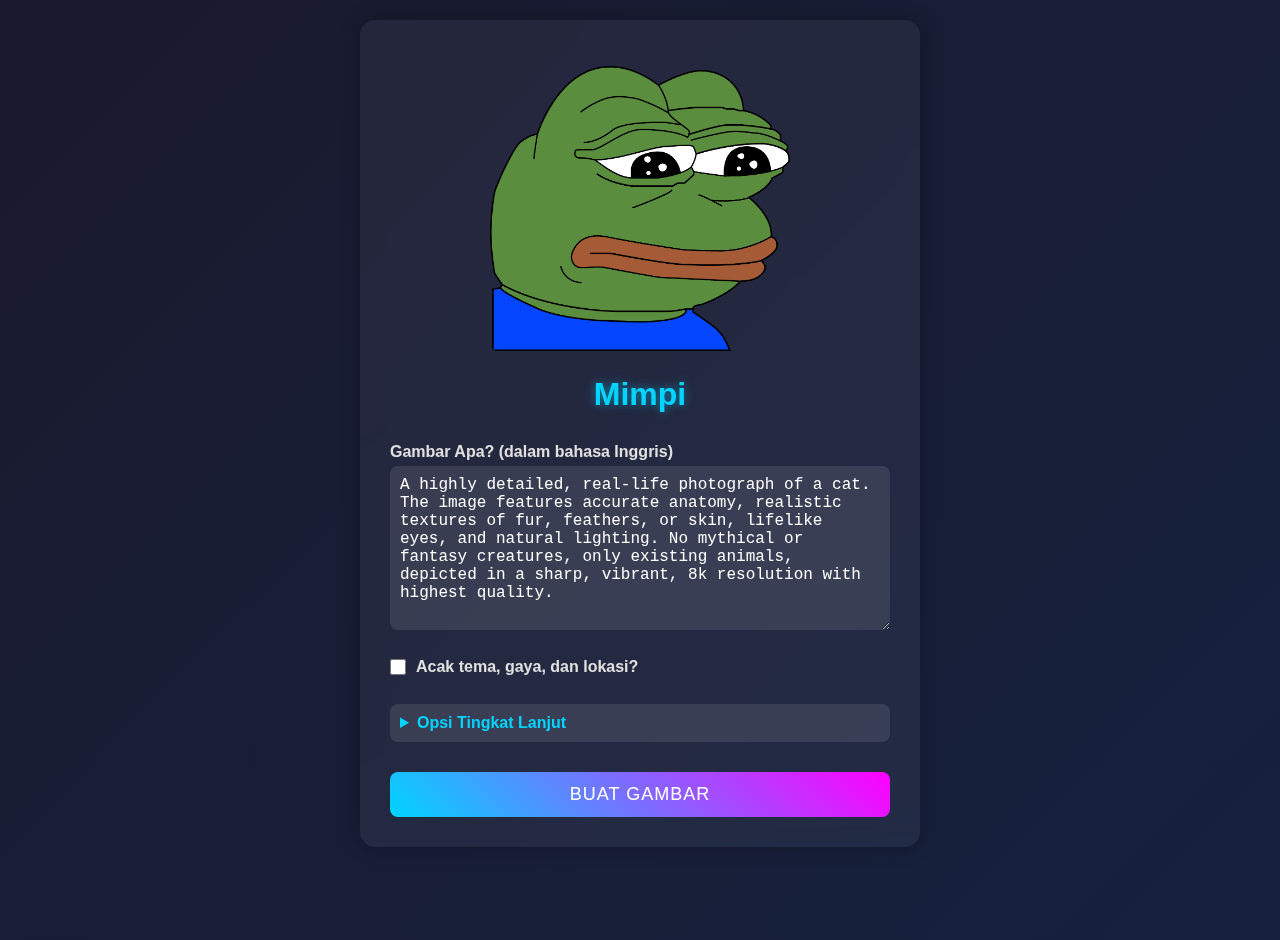
==== index.html @ 38cc6ed8 "Refactor" ====
<!DOCTYPE html>
<html lang="en">
    <head>
        <meta charset="UTF-8" />
        <meta name="viewport" content="width=device-width, initial-scale=1.0" />
        <title>Mimpi</title>
        <link rel="stylesheet" href="style.css" />
    </head>
    <body>
        <div class="container">
            <p style="text-align: center">
                <img
                    src="../pepe.png"
                    alt="Pepe Bermimpi"
                    style="width: 300px; margin-top: 0px; border-radius: 8px; box-shadow: none"
                />
            </p>
            <h1>Mimpi</h1>
            <div class="form-group">
                <label for="prompt">Gambar Apa? (dalam bahasa Inggris) </label>
                <textarea id="prompt" required rows="8">
A highly detailed, real-life photograph of a cat. The image features accurate anatomy, realistic textures of fur, feathers, or skin, lifelike eyes, and natural lighting. No mythical or fantasy creatures, only existing animals, depicted in a sharp, vibrant, 8k resolution with highest quality.</textarea
                >
            </div>
            <div class="checkbox-group">
                <div class="checkbox-wrapper"><input type="checkbox" id="useDynamicPrompt" /></div>
                <label for="useDynamicPrompt">Acak tema, gaya, dan lokasi?</label>
            </div>
            <details aria-expanded="false">
                <summary>Opsi Tingkat Lanjut</summary>
                <div>
                    <div class="form-group">
                        <label for="imageMode">Mode Gambar</label>
                        <select id="imageMode">
                            <option value="portrait" selected>Portrait (896x1152)</option>
                            <option value="landscape">Landscape (1152x896)</option>
                        </select>
                    </div>
                    <div class="form-group">
                        <label for="steps">Steps <span style="color: #aaa; font-weight: normal">(1-10)</span></label>
                        <input type="number" id="steps" min="1" max="10" value="8" required />
                    </div>
                    <div class="form-group">
                        <label for="cfg"> CFG <span style="color: #aaa; font-weight: normal">(1-5)</span> </label>
                        <input type="number" id="cfg" min="1" max="5" step="0.5" value="1" required />
                    </div>
                    <div class="form-group">
                        <label for="seed">Seed <span style="color: #aaa; font-weight: normal">(angka)</span></label>
                        <input type="text" id="seed" placeholder="" value="-1" />
                    </div>
                </div>
            </details>
            <button onclick="generateImage()">Buat Gambar</button>
            <p id="status"></p>
            <p id="error"></p>
            <img id="outputImage" src="" alt="" style="display: none" />
            <div class="image-actions" id="imageActions">
                <button onclick="downloadImage()">Unduh</button>
            </div>
            <div class="lightbox" id="lightbox">
                <span class="close" id="closeLightbox">&times;</span>
                <img id="lightboxImage" src="" alt="Gambar" />
            </div>
        </div>

        <script type="text/javascript" src="workflow.js"></script>
        <script type="text/javascript" src="script.js"></script>
    </body>
</html>
---- style.css ----
body {
    margin: 0;
    padding: 20px;
    font-family: "Arial", sans-serif;
    background: linear-gradient(135deg, #1a1a2e 0%, #16213e 100%);
    min-height: 100vh;
    color: #fff;
}

.container {
    max-width: 500px;
    margin: 0 auto;
    background: rgba(255, 255, 255, 0.05);
    padding: 30px;
    border-radius: 15px;
    box-shadow: 0 0 20px rgba(0, 0, 0, 0.3);
    backdrop-filter: blur(10px);
}

h1 {
    text-align: center;
    color: #00d4ff;
    text-shadow: 0 0 10px rgba(0, 212, 255, 0.5);
    margin-bottom: 30px;
}

h2 {
    text-align: center;
    color: #00d4ff;
    text-shadow: 0 0 10px rgba(0, 212, 255, 0.5);
    margin-bottom: 30px;
}

.form-group {
    margin-bottom: 20px;
    display: flex;
    flex-direction: column;
    gap: 5px;
}

.form-group label {
    display: block;
    margin-bottom: 0;
    color: #e0e0e0;
    font-weight: bold;
}

.checkbox-group {
    display: flex;
    align-items: center;
    gap: 10px;
    margin-bottom: 20px;
    padding: 5px 0;
    min-height: 24px;
}

.checkbox-group .checkbox-wrapper {
    display: flex;
    align-items: center;
}

.checkbox-group input[type="checkbox"] {
    margin: 0;
    width: 16px;
    height: 16px;
    flex-shrink: 0;
    vertical-align: middle;
}

.checkbox-group label {
    margin: 0;
    color: #e0e0e0;
    font-weight: bold;
    white-space: nowrap;
    line-height: 1;
    vertical-align: middle;
    display: flex;
    align-items: center;
}

input,
textarea,
select {
    width: 100%;
    padding: 10px;
    border: none;
    border-radius: 8px;
    background: rgba(255, 255, 255, 0.1);
    color: #fff;
    font-size: 16px;
    transition: all 0.3s ease;
    box-sizing: border-box;
}

input:focus,
textarea:focus,
select:focus {
    outline: none;
    background: rgba(255, 255, 254, 0.15);
    box-shadow: 0 0 10px rgba(0, 212, 255, 0.3);
}

textarea {
    min-height: 100px;
    resize: vertical;
}

button {
    width: 100%;
    padding: 12px;
    background: linear-gradient(45deg, #00d4ff, #ff00ff);
    border: none;
    border-radius: 8px;
    color: #fff;
    font-size: 18px;
    cursor: pointer;
    transition: all 0.3s ease;
    text-transform: uppercase;
    letter-spacing: 1px;
    margin-top: 10px;
}

button:disabled {
    background: rgba(255, 255, 255, 0.1);
    cursor: not-allowed;
    transform: none;
    box-shadow: none;
}

button:hover:not(:disabled) {
    transform: translateY(-2px);
    box-shadow: 0 5px 15px rgba(0, 212, 255, 0.4);
}

img {
    max-width: 100%;
    height: auto;
    margin-top: 20px;
    border-radius: 8px;
    box-shadow: 0 0 15px rgba(0, 212, 255, 0.2);
}

#status {
    margin-top: 20px;
    text-align: center;
    padding: 10px;
    border-radius: 8px;
    display: none;
}

#error {
    margin-top: 20px;
    text-align: center;
    padding: 10px;
    border-radius: 8px;
    display: none;
    background: rgba(255, 0, 0, 0.1);
    color: #ff4444;
}

.success {
    background: rgba(0, 255, 0, 0.1);
    color: #00ff00;
}

.image-actions {
    display: none;
    margin-top: 10px;
    gap: 10px;
    justify-content: center;
}

.image-actions button {
    width: 100%;
    padding: 8px;
    font-size: 16px;
    background: linear-gradient(45deg, #00d4ff, #00ff00);
    margin-top: 0;
}

.image-actions button.preview {
    background: linear-gradient(45deg, #ff00ff, #00d4ff);
}

/* Custom styles for the expandable section */
details {
    margin-bottom: 20px;
}

summary {
    cursor: pointer;
    padding: 10px;
    background: rgba(255, 255, 255, 0.1);
    border-radius: 8px;
    color: #00d4ff;
    font-weight: bold;
    transition: all 0.3s ease;
}

summary:hover {
    background: rgba(255, 255, 255, 0.15);
    box-shadow: 0 0 10px rgba(0, 212, 255, 0.3);
}

details[open] summary {
    border-bottom-left-radius: 0;
    border-bottom-right-radius: 0;
}

details > div {
    padding: 10px;
    background: rgba(255, 255, 255, 0.05);
    border-radius: 0 0 8px 8px;
    border-top: 1px solid rgba(255, 255, 255, 0.1);
}

/* Lightbox Styles */
.lightbox {
    display: none;
    position: fixed;
    top: 0;
    left: 0;
    width: 100%;
    height: 100%;
    background: rgba(0, 0, 0, 0.8);
    z-index: 1000;
    justify-content: center;
    align-items: center;
    overflow: auto;
}

.lightbox img {
    max-width: 90%;
    max-height: 90%;
    border-radius: 8px;
    box-shadow: 0 0 20px rgba(0, 212, 255, 0.3);
    margin: auto;
}

.lightbox .close {
    position: absolute;
    top: 20px;
    right: 20px;
    color: #fff;
    font-size: 40px;
    font-weight: bold;
    cursor: pointer;
    text-shadow: 0 0 5px rgba(0, 212, 255, 0.5);
}

.lightbox .close:hover {
    color: #00d4ff;
}
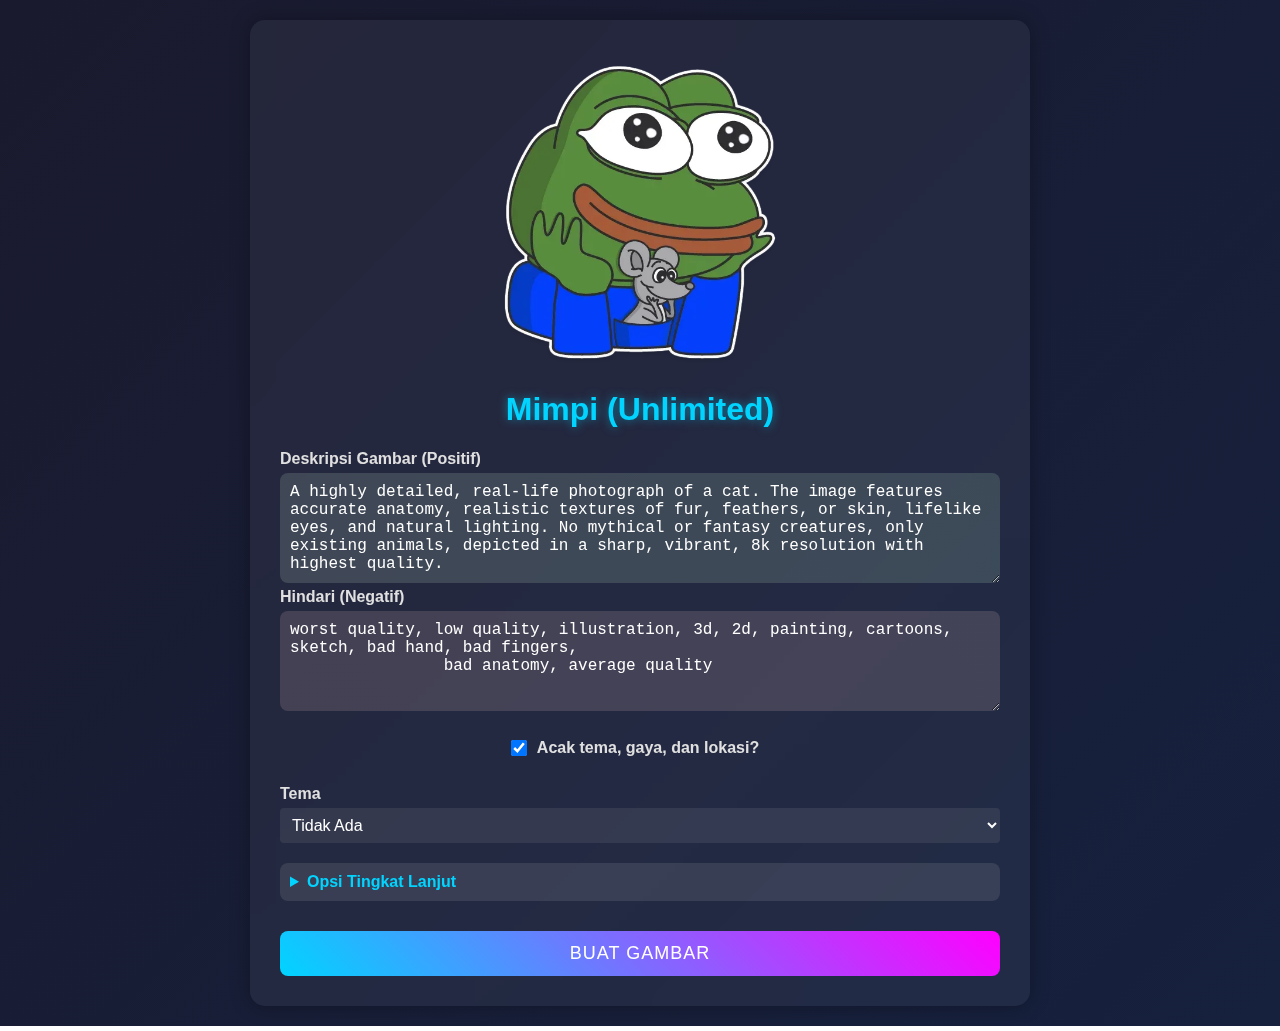
==== commit c39b342c: "Merge SFW & NSFW into one" ====
--- a/index.html
+++ b/index.html
@@ -1,69 +1,185 @@
 <!DOCTYPE html>
 <html lang="en">
+    <!-- Bagian header dokumen HTML -->
     <head>
         <meta charset="UTF-8" />
         <meta name="viewport" content="width=device-width, initial-scale=1.0" />
-        <title>Mimpi</title>
+        <title>Mimpi (Unlimited)</title>
         <link rel="stylesheet" href="style.css" />
     </head>
+
+    <!-- Bagian body dokumen HTML -->
     <body>
+        <!-- Kontainer utama aplikasi -->
         <div class="container">
+            <!-- Logo -->
             <p style="text-align: center">
                 <img
-                    src="../pepe.png"
+                    src="pepe.png"
                     alt="Pepe Bermimpi"
                     style="width: 300px; margin-top: 0px; border-radius: 8px; box-shadow: none"
                 />
             </p>
-            <h1>Mimpi</h1>
+
+            <!-- Judul -->
+            <h1>Mimpi (Unlimited)</h1>
+
+            <!-- Bagian form untuk memasukkan prompt dan tema -->
             <div class="form-group">
-                <label for="prompt">Gambar Apa? (dalam bahasa Inggris) </label>
-                <textarea id="prompt" required rows="8">
-A highly detailed, real-life photograph of a cat. The image features accurate anatomy, realistic textures of fur, feathers, or skin, lifelike eyes, and natural lighting. No mythical or fantasy creatures, only existing animals, depicted in a sharp, vibrant, 8k resolution with highest quality.</textarea
+                <!-- Positive Prompt -->
+                <label for="prompt">Deskripsi Gambar (Positif)</label>
+                <textarea
+                    id="prompt"
+                    required
+                    rows="5"
+                    style="background: linear-gradient(45deg, rgba(221, 255, 226, 0.15), rgba(203, 255, 212, 0.15))"
+                >
+1girl, solo, 30-year-old woman, feathered blonde hair, wearing decent hijab dress, bedroom, intricate details, instagram, looking at viewer, portrait, full upper body close view, high-resolution, best quality</textarea
+                >
+                <!-- Negative Prompt -->
+                <label for="prompt-negative">Hindari (Negatif)</label>
+                <textarea
+                    id="prompt-negative"
+                    required
+                    rows="3"
+                    style="background: linear-gradient(45deg, rgba(255, 206, 206, 0.15), rgba(255, 209, 209, 0.15))"
+                >
+worst quality, low quality, illustration, 3d, 2d, painting, cartoons, sketch, bad hand, bad fingers,
+                bad anatomy, average quality</textarea
                 >
             </div>
-            <div class="checkbox-group">
+
+            <!-- Bagian checkbox untuk memilih opsi -->
+            <div class="checkbox-group" style="justify-content: center">
+                <!-- Prompt Generator -->
                 <div class="checkbox-wrapper"><input type="checkbox" id="useDynamicPrompt" /></div>
                 <label for="useDynamicPrompt">Acak tema, gaya, dan lokasi?</label>
+                <!-- Acak Prompt -->
+                <div class="checkbox-wrapper"><input type="checkbox" id="alwaysRandomisePrompt" /></div>
+                <label for="alwaysRandomisePrompt">Acak Preset?</label>
             </div>
+
+            <!-- Bagian select untuk memilih tema & preset -->
+            <!-- Tema -->
+            <div class="form-group">
+                <label for="main-preset">Tema</label>
+                <select id="main-preset">
+                    <option value="none">Tidak Ada</option>
+                    <optgroup label="SFW"></optgroup>
+                    <optgroup label="NSFW"></optgroup>
+                </select>
+            </div>
+            <!-- Preset -->
+            <div id="subcategory-container" class="form-group" style="display: none">
+                <label for="subcategory">Preset</label>
+                <select id="subcategory"></select>
+            </div>
+
+            <!-- Bagian untuk opsi tingkat langjut -->
             <details aria-expanded="false">
                 <summary>Opsi Tingkat Lanjut</summary>
                 <div>
+                    <!-- Checkpoint Cache -->
+                    <div class="checkbox-group">
+                        <div class="checkbox-wrapper"><input type="checkbox" id="useCheckpointCache" /></div>
+                        <label for="useCheckpointCache">Gunakan Checkpoint Cache?</label>
+                    </div>
+                    <!-- Distribution Matching Distillation 2 (DMD2) -->
+                    <div class="checkbox-group">
+                        <div class="checkbox-wrapper"><input type="checkbox" id="useDMD2" /></div>
+                        <label for="useDMD2">Gunakan DMD2?</label>
+                    </div>
+                    <!-- LoRA -->
+                    <div class="checkbox-group">
+                        <div class="checkbox-wrapper"><input type="checkbox" id="useLoRA" /></div>
+                        <label for="useLoRA">Gunakan LoRA?</label>
+                    </div>
+                    <!-- CLIP -->
+                    <div class="checkbox-group">
+                        <div class="checkbox-wrapper"><input type="checkbox" id="useCustomClip" /></div>
+                        <label for="useCustomClip">Gunakan Custom CLIP?</label>
+                    </div>
+                    <div class="checkbox-group">
+                        <div class="checkbox-wrapper"><input type="checkbox" id="useClipSkip" checked /></div>
+                        <label for="useClipSkip">Gunakan CLIP Skip?</label>
+                    </div>
+                    <!-- Upscaling -->
+                    <div class="checkbox-group">
+                        <div class="checkbox-wrapper"><input type="checkbox" id="useUpscale" /></div>
+                        <label for="useUpscale">Gunakan Upscale?</label>
+                    </div>
+                    <!-- Peningkatan Nomor Seed -->
+                    <div class="checkbox-group">
+                        <div class="checkbox-wrapper"><input type="checkbox" id="useIncrementalSeed" /></div>
+                        <label for="useIncrementalSeed">Gunakan Incremental Seed?</label>
+                    </div>
+                    <!-- Acak Nomor Seed -->
+                    <div class="checkbox-group">
+                        <div class="checkbox-wrapper"><input type="checkbox" id="useDynamicSeed" checked /></div>
+                        <label for="useDynamicSeed">Acak Nomor Seed?</label>
+                    </div>
+                    <!-- CLIP Skip -->
+                    <div class="form-group visible" id="clipSkipFormGroup">
+                        <label for="steps"
+                            >CLIP Skip <span style="color: #aaa; font-weight: normal">(1-10)</span></label
+                        >
+                        <input type="number" id="clip-skip" min="-10" max="-1" value="-2" required />
+                    </div>
+                    <!-- Mode Gambar -->
                     <div class="form-group">
                         <label for="imageMode">Mode Gambar</label>
                         <select id="imageMode">
                             <option value="portrait" selected>Portrait (896x1152)</option>
                             <option value="landscape">Landscape (1152x896)</option>
+                            <option value="square">Square (1024x1024)</option>
                         </select>
                     </div>
+                    <!-- Steps -->
                     <div class="form-group">
-                        <label for="steps">Steps <span style="color: #aaa; font-weight: normal">(1-10)</span></label>
-                        <input type="number" id="steps" min="1" max="10" value="8" required />
+                        <label for="steps">Steps <span style="color: #aaa; font-weight: normal">(1-100)</span></label>
+                        <input type="number" id="steps" min="1" max="100" value="11" required />
                     </div>
+                    <!-- CFG -->
                     <div class="form-group">
-                        <label for="cfg"> CFG <span style="color: #aaa; font-weight: normal">(1-5)</span> </label>
-                        <input type="number" id="cfg" min="1" max="5" step="0.5" value="1" required />
+                        <label for="cfg"> CFG <span style="color: #aaa; font-weight: normal">(1-30)</span></label>
+                        <input type="number" id="cfg" min="1" max="30" step="0.5" value="1" required />
                     </div>
+                    <!-- Seed -->
                     <div class="form-group">
                         <label for="seed">Seed <span style="color: #aaa; font-weight: normal">(angka)</span></label>
-                        <input type="text" id="seed" placeholder="" value="-1" />
+                        <input type="number" id="seed" min="-1" max="9007199254740991" placeholder="" value="-1" />
                     </div>
                 </div>
             </details>
+
+            <!-- Bagian untuk tombol kontrol -->
             <button onclick="generateImage()">Buat Gambar</button>
+            <img id="outputImage" src="" alt="" style="display: none" />
+            <div class="image-actions" id="imageActions">
+                <button class="clear" onclick="downloadImage()">Unduh</button>
+                <button class="delete" onclick="deleteImage()">Hapus</button>
+            </div>
+
+            <!-- Bagian untuk menampilkan pesan status -->
             <p id="status"></p>
             <p id="error"></p>
-            <img id="outputImage" src="" alt="" style="display: none" />
-            <div class="image-actions" id="imageActions">
-                <button onclick="downloadImage()">Unduh</button>
-            </div>
-            <div class="lightbox" id="lightbox">
-                <span class="close" id="closeLightbox">&times;</span>
-                <img id="lightboxImage" src="" alt="Gambar" />
-            </div>
         </div>
 
+        <!-- Lightbox  -->
+        <div class="lightbox" id="lightbox">
+            <span class="close" id="closeLightbox">&times;</span>
+            <img id="lightboxImage" src="" alt="Gambar" />
+        </div>
+
+        <!-- Bagian script untuk memuat file JavaScript -->
+        <script type="text/javascript" src="globals.js"></script>
+        <script type="text/javascript" src="presets-general.js"></script>
+        <script type="text/javascript" src="presets-sfw.js"></script>
+        <script type="text/javascript" src="presets-nsfw.js"></script>
+        <script type="text/javascript" src="checkpoints.js"></script>
         <script type="text/javascript" src="workflow.js"></script>
+        <script type="text/javascript" src="upscale.js"></script>
+        <script type="text/javascript" src="censored.js"></script>
         <script type="text/javascript" src="script.js"></script>
     </body>
 </html>
--- a/style.css
+++ b/style.css
@@ -8,7 +8,7 @@
 }
 
 .container {
-    max-width: 500px;
+    max-width: 720px;
     margin: 0 auto;
     background: rgba(255, 255, 255, 0.05);
     padding: 30px;
@@ -17,18 +17,16 @@
     backdrop-filter: blur(10px);
 }
 
-h1 {
+h1,
+h2,
+h3,
+h4,
+h5,
+h6 {
     text-align: center;
     color: #00d4ff;
     text-shadow: 0 0 10px rgba(0, 212, 255, 0.5);
-    margin-bottom: 30px;
-}
-
-h2 {
-    text-align: center;
-    color: #00d4ff;
-    text-shadow: 0 0 10px rgba(0, 212, 255, 0.5);
-    margin-bottom: 30px;
+    /*     margin-bottom: 30px; */
 }
 
 .form-group {
@@ -138,14 +136,7 @@
     margin-top: 20px;
     border-radius: 8px;
     box-shadow: 0 0 15px rgba(0, 212, 255, 0.2);
-}
-
-#status {
-    margin-top: 20px;
-    text-align: center;
-    padding: 10px;
-    border-radius: 8px;
-    display: none;
+    cursor: pointer;
 }
 
 #error {
@@ -156,11 +147,6 @@
     display: none;
     background: rgba(255, 0, 0, 0.1);
     color: #ff4444;
-}
-
-.success {
-    background: rgba(0, 255, 0, 0.1);
-    color: #00ff00;
 }
 
 .image-actions {
@@ -174,15 +160,19 @@
     width: 100%;
     padding: 8px;
     font-size: 16px;
-    background: linear-gradient(45deg, #00d4ff, #00ff00);
+    background: linear-gradient(45deg, #bb4f4f, #af1919);
     margin-top: 0;
 }
 
-.image-actions button.preview {
-    background: linear-gradient(45deg, #ff00ff, #00d4ff);
-}
-
-/* Custom styles for the expandable section */
+.image-actions button.clear {
+    background: linear-gradient(45deg, #3a9aad, #2ea77e);
+}
+
+.image-actions button.clear:hover:not(:disabled) {
+    transform: translateY(-2px);
+    box-shadow: 0 5px 15px rgba(0, 212, 255, 0.4);
+}
+
 details {
     margin-bottom: 20px;
 }
@@ -214,7 +204,6 @@
     border-top: 1px solid rgba(255, 255, 255, 0.1);
 }
 
-/* Lightbox Styles */
 .lightbox {
     display: none;
     position: fixed;
@@ -227,6 +216,7 @@
     justify-content: center;
     align-items: center;
     overflow: auto;
+    margin: 0;
 }
 
 .lightbox img {
@@ -251,3 +241,93 @@
 .lightbox .close:hover {
     color: #00d4ff;
 }
+
+.success-table {
+    border-collapse: collapse;
+    width: 100%;
+    max-width: 600px;
+    background-color: rgba(255, 255, 255, 0.05);
+    border: 2px solid #4caf50;
+    border-radius: 8px;
+    box-shadow: 0 4px 8px rgba(0, 0, 0, 0.1);
+    font-family: Arial, sans-serif;
+    margin: 10px 0;
+    color: #fff;
+    text-align: left;
+}
+
+.success-table th {
+    background-color: #4caf50;
+    color: white;
+    padding: 10px;
+    text-align: center;
+    font-size: 1.2em;
+    border-bottom: 2px solid #fff;
+}
+
+.success-table td {
+    padding: 8px 12px;
+    border: 1px solid rgba(255, 255, 255, 0.2);
+    vertical-align: top;
+}
+
+.success-table tr:nth-child(even) {
+    background-color: rgba(255, 255, 255, 0.1);
+}
+
+.success-table tr:hover {
+    background-color: rgba(255, 255, 255, 0.15);
+}
+
+.success-table td:first-child {
+    width: 120px;
+    font-weight: bold;
+    text-align: right;
+    background-color: rgba(76, 175, 80, 0.2);
+    white-space: nowrap;
+}
+
+.success-table td:nth-child(2) {
+    max-width: 0;
+    word-wrap: break-word;
+    padding-left: 15px;
+}
+
+details[open] .success-table {
+    margin-top: 10px;
+}
+
+#status {
+    /*     padding: 10px; */
+    border-radius: 5px;
+    text-align: center;
+    font-size: 1.2em;
+    color: #fff;
+}
+
+#subcategory-container-sfw,
+#subcategory-container-nsfw,
+#subcategory-container {
+    margin-top: 10px;
+}
+
+#sfw-preset,
+#preset,
+#main-preset {
+    background: rgba(255, 255, 255, 0.08);
+    width: 100%;
+    padding: 8px;
+    border: none;
+    border-radius: 4px;
+    color: #fff;
+}
+
+#upscalerFormGroup,
+#clipSkipFormGroup {
+    display: none; /* Hidden by default */
+}
+
+#upscalerFormGroup.visible,
+#clipSkipFormGroup.visible {
+    display: flex;
+}
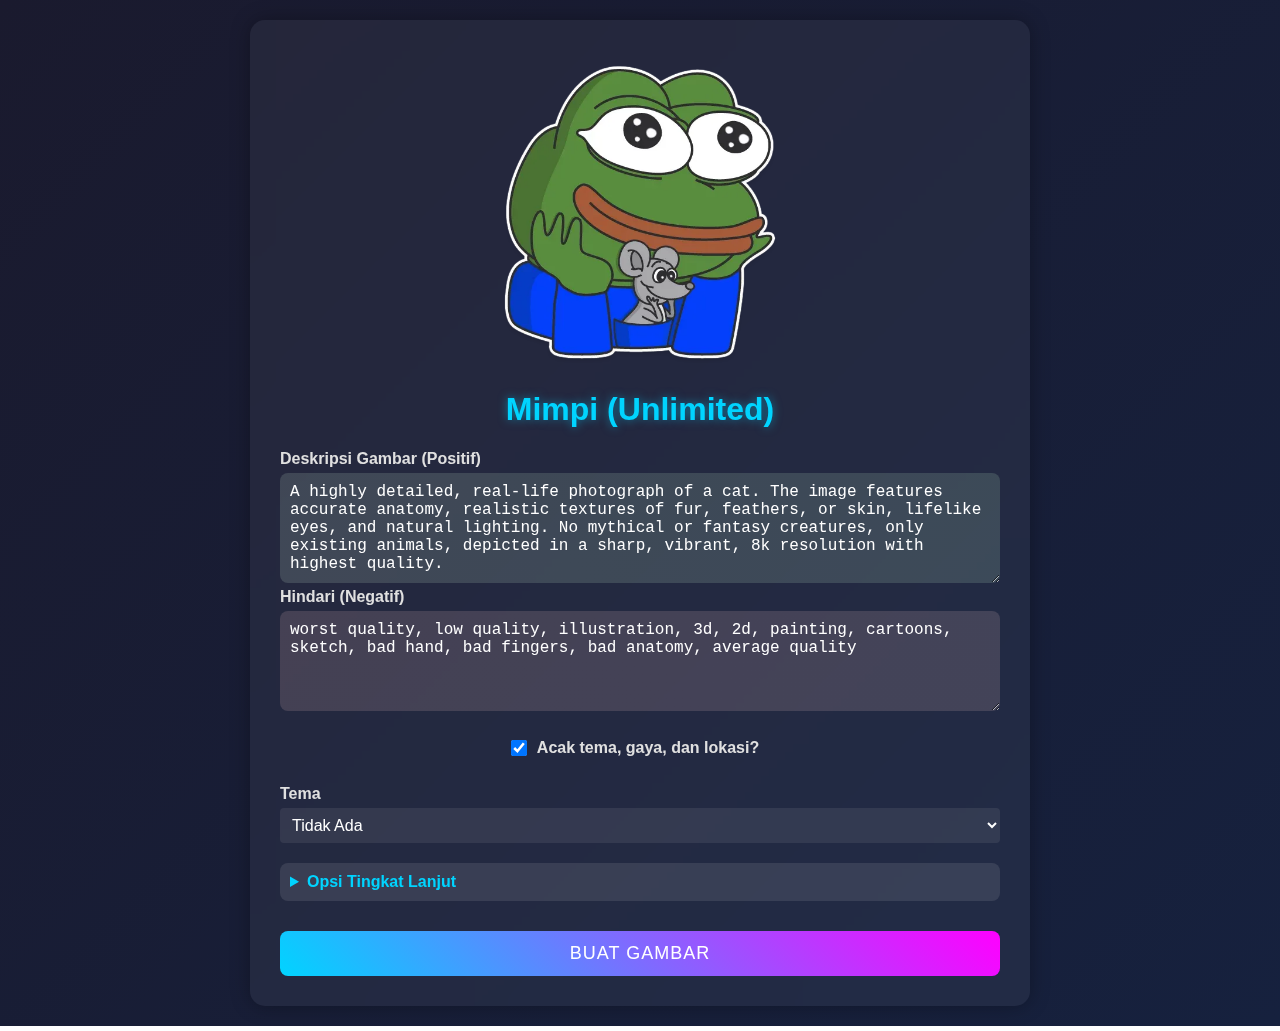
==== commit 6ab753ea: "Small adjustments" ====
--- a/index.html
+++ b/index.html
@@ -34,7 +34,7 @@
                     rows="5"
                     style="background: linear-gradient(45deg, rgba(221, 255, 226, 0.15), rgba(203, 255, 212, 0.15))"
                 >
-1girl, solo, 30-year-old woman, feathered blonde hair, wearing decent hijab dress, bedroom, intricate details, instagram, looking at viewer, portrait, full upper body close view, high-resolution, best quality</textarea
+1girl, solo, 30-year-old woman, feathered blonde hair, wearing decent hijab dress, bedroom, intricate details, instagram, dynamic pose, looking at viewer, portrait, full upper body close view, high-resolution, best quality</textarea
                 >
                 <!-- Negative Prompt -->
                 <label for="prompt-negative">Hindari (Negatif)</label>
@@ -44,8 +44,7 @@
                     rows="3"
                     style="background: linear-gradient(45deg, rgba(255, 206, 206, 0.15), rgba(255, 209, 209, 0.15))"
                 >
-worst quality, low quality, illustration, 3d, 2d, painting, cartoons, sketch, bad hand, bad fingers,
-                bad anatomy, average quality</textarea
+worst quality, low quality, illustration, 3d, 2d, painting, cartoons, sketch, bad hand, bad fingers, bad anatomy, average quality</textarea
                 >
             </div>
 
--- a/style.css
+++ b/style.css
@@ -245,7 +245,6 @@
 .success-table {
     border-collapse: collapse;
     width: 100%;
-    max-width: 600px;
     background-color: rgba(255, 255, 255, 0.05);
     border: 2px solid #4caf50;
     border-radius: 8px;
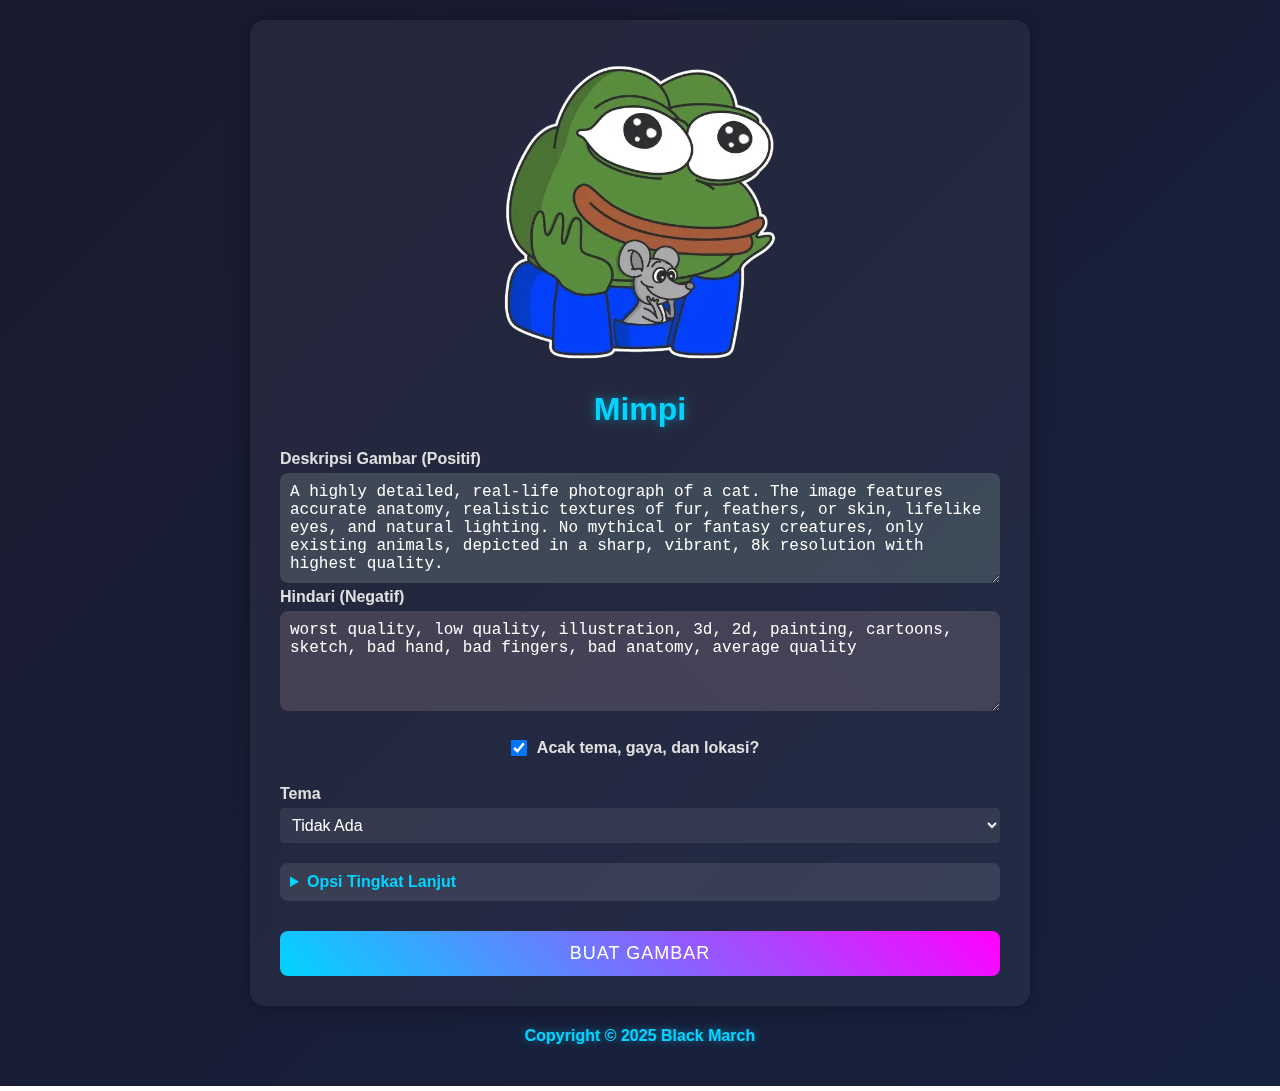
==== commit 69eb39b6: "Move into separate folders" ====
--- a/index.html
+++ b/index.html
@@ -4,7 +4,7 @@
     <head>
         <meta charset="UTF-8" />
         <meta name="viewport" content="width=device-width, initial-scale=1.0" />
-        <title>Mimpi (Unlimited)</title>
+        <title>Mimpi</title>
         <link rel="stylesheet" href="style.css" />
     </head>
 
@@ -22,7 +22,7 @@
             </p>
 
             <!-- Judul -->
-            <h1>Mimpi (Unlimited)</h1>
+            <h1>Mimpi</h1>
 
             <!-- Bagian form untuk memasukkan prompt dan tema -->
             <div class="form-group">
@@ -34,7 +34,7 @@
                     rows="5"
                     style="background: linear-gradient(45deg, rgba(221, 255, 226, 0.15), rgba(203, 255, 212, 0.15))"
                 >
-1girl, solo, 30-year-old woman, feathered blonde hair, wearing decent hijab dress, bedroom, intricate details, instagram, dynamic pose, looking at viewer, portrait, full upper body close view, high-resolution, best quality</textarea
+Foto kucing yang sangat detail dan nyata. Gambar tersebut menampilkan anatomi yang akurat, tekstur bulu, bulu halus, atau kulit yang realistis, mata yang tampak nyata, dan pencahayaan alami. Tidak ada makhluk mitos atau fantasi, hanya hewan yang ada, yang digambarkan dalam resolusi 8k yang tajam dan cemerlang dengan kualitas terbaik.</textarea
                 >
                 <!-- Negative Prompt -->
                 <label for="prompt-negative">Hindari (Negatif)</label>
@@ -170,12 +170,17 @@
             <img id="lightboxImage" src="" alt="Gambar" />
         </div>
 
+        <div class="footer">
+            <h4>Copyright &copy; 2025 Black March</h4>
+        </div>
+
         <!-- Bagian script untuk memuat file JavaScript -->
         <script type="text/javascript" src="globals.js"></script>
         <script type="text/javascript" src="presets-general.js"></script>
         <script type="text/javascript" src="presets-sfw.js"></script>
         <script type="text/javascript" src="presets-nsfw.js"></script>
         <script type="text/javascript" src="checkpoints.js"></script>
+        <script type="text/javascript" src="loras.js"></script>
         <script type="text/javascript" src="workflow.js"></script>
         <script type="text/javascript" src="upscale.js"></script>
         <script type="text/javascript" src="censored.js"></script>
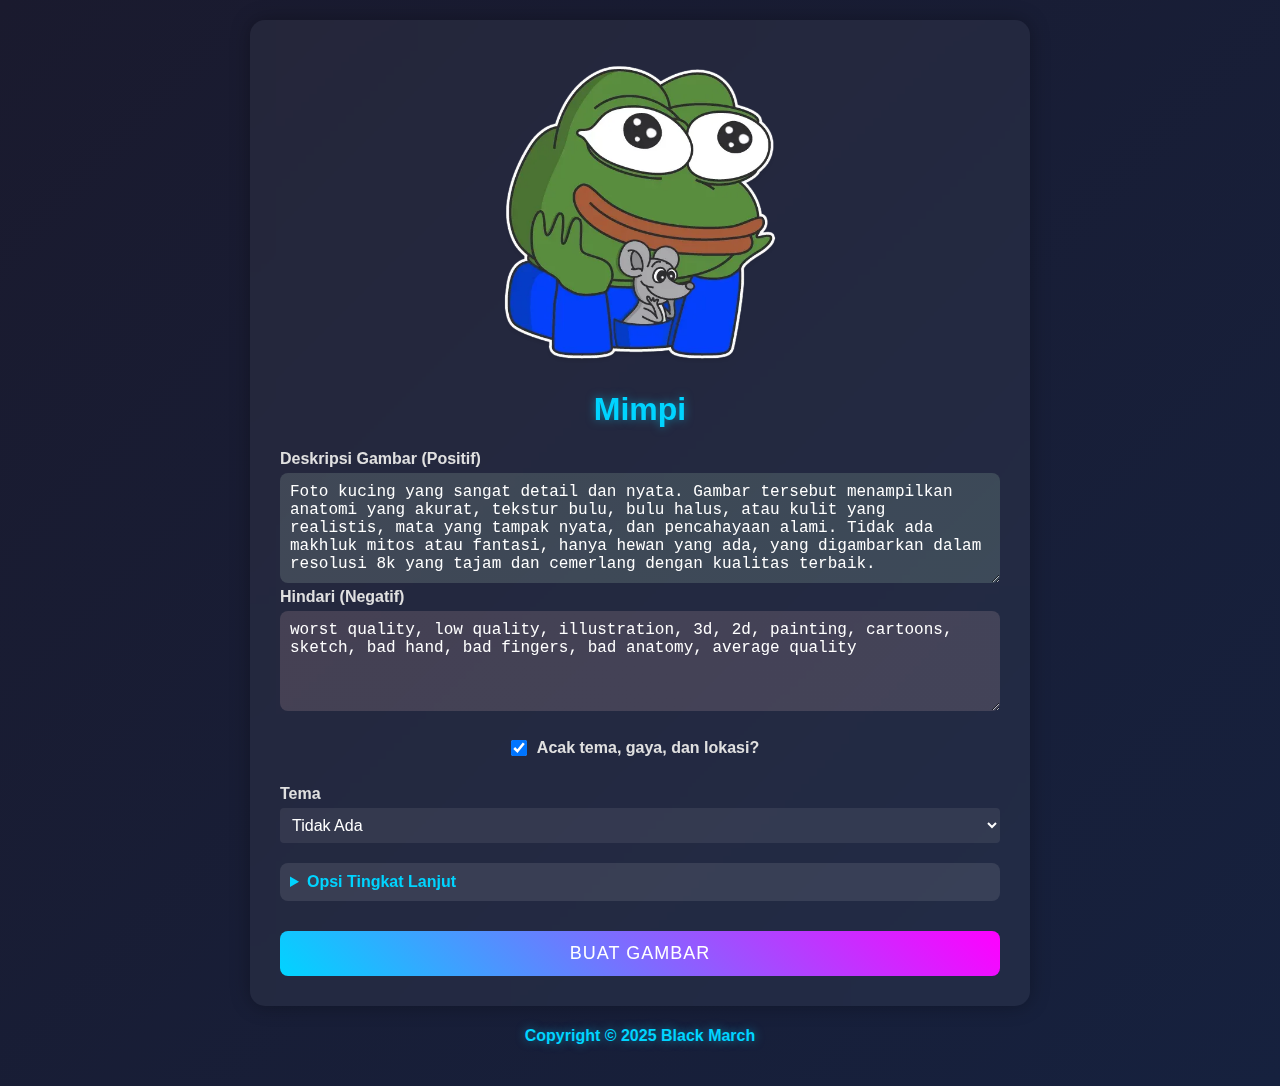
==== commit 55dee647: "Add LoRA settings" ====
--- a/index.html
+++ b/index.html
@@ -5,7 +5,7 @@
         <meta charset="UTF-8" />
         <meta name="viewport" content="width=device-width, initial-scale=1.0" />
         <title>Mimpi</title>
-        <link rel="stylesheet" href="style.css" />
+        <link rel="stylesheet" href="css/style.css" />
     </head>
 
     <!-- Bagian body dokumen HTML -->
@@ -93,6 +93,7 @@
                         <div class="checkbox-wrapper"><input type="checkbox" id="useLoRA" /></div>
                         <label for="useLoRA">Gunakan LoRA?</label>
                     </div>
+                    <div class="checkbox-group visible" id="loraFormGroup"></div>
                     <!-- CLIP -->
                     <div class="checkbox-group">
                         <div class="checkbox-wrapper"><input type="checkbox" id="useCustomClip" /></div>
@@ -175,15 +176,15 @@
         </div>
 
         <!-- Bagian script untuk memuat file JavaScript -->
-        <script type="text/javascript" src="globals.js"></script>
-        <script type="text/javascript" src="presets-general.js"></script>
-        <script type="text/javascript" src="presets-sfw.js"></script>
-        <script type="text/javascript" src="presets-nsfw.js"></script>
-        <script type="text/javascript" src="checkpoints.js"></script>
-        <script type="text/javascript" src="loras.js"></script>
-        <script type="text/javascript" src="workflow.js"></script>
-        <script type="text/javascript" src="upscale.js"></script>
-        <script type="text/javascript" src="censored.js"></script>
-        <script type="text/javascript" src="script.js"></script>
+        <script type="text/javascript" src="js/globals.js"></script>
+        <script type="text/javascript" src="js/presets-general.js"></script>
+        <script type="text/javascript" src="js/presets-sfw.js"></script>
+        <script type="text/javascript" src="js/presets-nsfw.js"></script>
+        <script type="text/javascript" src="js/checkpoints.js"></script>
+        <script type="text/javascript" src="js/loras.js"></script>
+        <script type="text/javascript" src="js/workflow.js"></script>
+        <script type="text/javascript" src="js/upscale.js"></script>
+        <script type="text/javascript" src="js/censored.js"></script>
+        <script type="text/javascript" src="js/script.js"></script>
     </body>
 </html>
--- a/css/style.css
+++ b/css/style.css
@@ -0,0 +1,347 @@
+body {
+    margin: 0;
+    padding: 20px;
+    font-family: "Arial", sans-serif;
+    background: linear-gradient(135deg, #1a1a2e 0%, #16213e 100%);
+    min-height: 100vh;
+    color: #fff;
+}
+
+.container {
+    max-width: 720px;
+    margin: 0 auto;
+    background: rgba(255, 255, 255, 0.05);
+    padding: 30px;
+    border-radius: 15px;
+    box-shadow: 0 0 20px rgba(0, 0, 0, 0.3);
+    backdrop-filter: blur(10px);
+}
+
+h1,
+h2,
+h3,
+h4,
+h5,
+h6 {
+    text-align: center;
+    color: #00d4ff;
+    text-shadow: 0 0 10px rgba(0, 212, 255, 0.5);
+    /*     margin-bottom: 30px; */
+}
+
+.form-group {
+    margin-bottom: 20px;
+    display: flex;
+    flex-direction: column;
+    gap: 5px;
+}
+
+.form-group label {
+    display: block;
+    margin-bottom: 0;
+    color: #e0e0e0;
+    font-weight: bold;
+}
+
+.checkbox-group {
+    display: flex;
+    align-items: center;
+    gap: 10px;
+    margin-bottom: 20px;
+    padding: 5px 0;
+    min-height: 24px;
+}
+
+.checkbox-group .checkbox-wrapper {
+    display: flex;
+    align-items: center;
+}
+
+.checkbox-group input[type="checkbox"] {
+    margin: 0;
+    width: 16px;
+    height: 16px;
+    flex-shrink: 0;
+    vertical-align: middle;
+}
+
+.checkbox-group label {
+    margin: 0;
+    color: #e0e0e0;
+    font-weight: bold;
+    white-space: nowrap;
+    line-height: 1;
+    vertical-align: middle;
+    display: flex;
+    align-items: center;
+}
+
+input,
+textarea,
+select {
+    width: 100%;
+    padding: 10px;
+    border: none;
+    border-radius: 8px;
+    background: rgba(255, 255, 255, 0.1);
+    color: #fff;
+    font-size: 16px;
+    transition: all 0.3s ease;
+    box-sizing: border-box;
+}
+
+input:focus,
+textarea:focus,
+select:focus {
+    outline: none;
+    background: rgba(255, 255, 254, 0.15);
+    box-shadow: 0 0 10px rgba(0, 212, 255, 0.3);
+}
+
+textarea {
+    min-height: 100px;
+    resize: vertical;
+}
+
+button {
+    width: 100%;
+    padding: 12px;
+    background: linear-gradient(45deg, #00d4ff, #ff00ff);
+    border: none;
+    border-radius: 8px;
+    color: #fff;
+    font-size: 18px;
+    cursor: pointer;
+    transition: all 0.3s ease;
+    text-transform: uppercase;
+    letter-spacing: 1px;
+    margin-top: 10px;
+}
+
+button:disabled {
+    background: rgba(255, 255, 255, 0.1);
+    cursor: not-allowed;
+    transform: none;
+    box-shadow: none;
+}
+
+button:hover:not(:disabled) {
+    transform: translateY(-2px);
+    box-shadow: 0 5px 15px rgba(0, 212, 255, 0.4);
+}
+
+img {
+    max-width: 100%;
+    height: auto;
+    margin-top: 20px;
+    border-radius: 8px;
+    box-shadow: 0 0 15px rgba(0, 212, 255, 0.2);
+    cursor: pointer;
+}
+
+#error {
+    margin-top: 20px;
+    text-align: center;
+    padding: 10px;
+    border-radius: 8px;
+    display: none;
+    background: rgba(255, 0, 0, 0.1);
+    color: #ff4444;
+}
+
+.image-actions {
+    display: none;
+    margin-top: 10px;
+    gap: 10px;
+    justify-content: center;
+}
+
+.image-actions button {
+    width: 100%;
+    padding: 8px;
+    font-size: 16px;
+    background: linear-gradient(45deg, #bb4f4f, #af1919);
+    margin-top: 0;
+}
+
+.image-actions button.clear {
+    background: linear-gradient(45deg, #3a9aad, #2ea77e);
+}
+
+.image-actions button.clear:hover:not(:disabled) {
+    transform: translateY(-2px);
+    box-shadow: 0 5px 15px rgba(0, 212, 255, 0.4);
+}
+
+details {
+    margin-bottom: 20px;
+}
+
+summary {
+    cursor: pointer;
+    padding: 10px;
+    background: rgba(255, 255, 255, 0.1);
+    border-radius: 8px;
+    color: #00d4ff;
+    font-weight: bold;
+    transition: all 0.3s ease;
+}
+
+summary:hover {
+    background: rgba(255, 255, 255, 0.15);
+    box-shadow: 0 0 10px rgba(0, 212, 255, 0.3);
+}
+
+details[open] summary {
+    border-bottom-left-radius: 0;
+    border-bottom-right-radius: 0;
+}
+
+details > div {
+    padding: 10px;
+    background: rgba(255, 255, 255, 0.05);
+    border-radius: 0 0 8px 8px;
+    border-top: 1px solid rgba(255, 255, 255, 0.1);
+}
+
+.lightbox {
+    display: none;
+    position: fixed;
+    top: 0;
+    left: 0;
+    width: 100%;
+    height: 100%;
+    background: rgba(0, 0, 0, 0.8);
+    z-index: 1000;
+    justify-content: center;
+    align-items: center;
+    overflow: auto;
+    margin: 0;
+}
+
+.lightbox img {
+    max-width: 90%;
+    max-height: 90%;
+    border-radius: 8px;
+    box-shadow: 0 0 20px rgba(0, 212, 255, 0.3);
+    margin: auto;
+}
+
+.lightbox .close {
+    position: absolute;
+    top: 20px;
+    right: 20px;
+    color: #fff;
+    font-size: 40px;
+    font-weight: bold;
+    cursor: pointer;
+    text-shadow: 0 0 5px rgba(0, 212, 255, 0.5);
+}
+
+.lightbox .close:hover {
+    color: #00d4ff;
+}
+
+.success-table {
+    border-collapse: collapse;
+    width: 100%;
+    background-color: rgba(255, 255, 255, 0.05);
+    border: 2px solid #4caf50;
+    border-radius: 8px;
+    box-shadow: 0 4px 8px rgba(0, 0, 0, 0.1);
+    font-family: Arial, sans-serif;
+    margin: 10px 0;
+    color: #fff;
+    text-align: left;
+}
+
+.success-table th {
+    background-color: #4caf50;
+    color: white;
+    padding: 10px;
+    text-align: center;
+    font-size: 1.2em;
+    border-bottom: 2px solid #fff;
+}
+
+.success-table td {
+    padding: 8px 12px;
+    border: 1px solid rgba(255, 255, 255, 0.2);
+    vertical-align: top;
+}
+
+.success-table tr:nth-child(even) {
+    background-color: rgba(255, 255, 255, 0.1);
+}
+
+.success-table tr:hover {
+    background-color: rgba(255, 255, 255, 0.15);
+}
+
+.success-table td:first-child {
+    width: 120px;
+    font-weight: bold;
+    text-align: right;
+    background-color: rgba(76, 175, 80, 0.2);
+    white-space: nowrap;
+}
+
+.success-table td:nth-child(2) {
+    max-width: 0;
+    word-wrap: break-word;
+    padding-left: 15px;
+}
+
+details[open] .success-table {
+    margin-top: 10px;
+}
+
+#status {
+    /*     padding: 10px; */
+    border-radius: 5px;
+    text-align: center;
+    font-size: 1.2em;
+    color: #fff;
+}
+
+#subcategory-container-sfw,
+#subcategory-container-nsfw,
+#subcategory-container {
+    margin-top: 10px;
+}
+
+#sfw-preset,
+#preset,
+#main-preset {
+    background: rgba(255, 255, 255, 0.08);
+    width: 100%;
+    padding: 8px;
+    border: none;
+    border-radius: 4px;
+    color: #fff;
+}
+
+#upscalerFormGroup,
+#clipSkipFormGroup,
+#loraFormGroup {
+    display: none; /* Hidden by default */
+}
+
+#upscalerFormGroup.visible,
+#clipSkipFormGroup.visible {
+    display: flex;
+}
+
+#loraFormGroup.visible,
+#loraFormGroup.visible {
+    display: flex;
+}
+
+.footer {
+    bottom: 0;
+    left: 0;
+    right: 0;
+    margin: auto;
+    width: 100%;
+    text-align: center;
+}
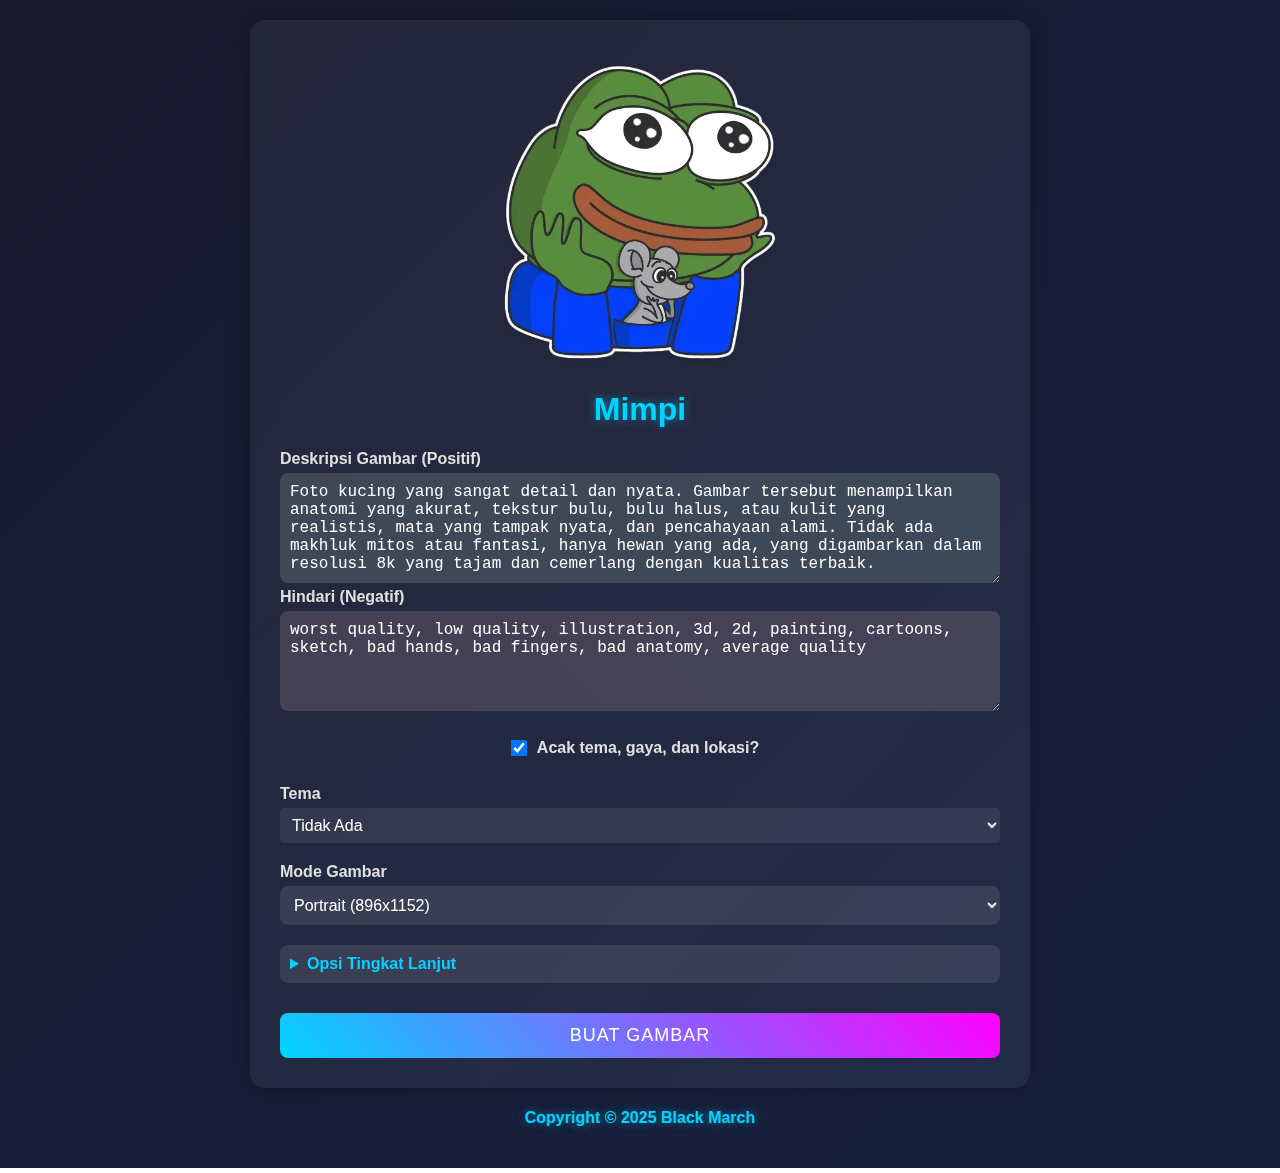
==== commit 1077845f: "Various Changes" ====
--- a/index.html
+++ b/index.html
@@ -44,7 +44,7 @@
                     rows="3"
                     style="background: linear-gradient(45deg, rgba(255, 206, 206, 0.15), rgba(255, 209, 209, 0.15))"
                 >
-worst quality, low quality, illustration, 3d, 2d, painting, cartoons, sketch, bad hand, bad fingers, bad anatomy, average quality</textarea
+worst quality, low quality, illustration, 3d, 2d, painting, cartoons, sketch, bad hands, bad fingers, bad anatomy, average quality</textarea
                 >
             </div>
 
@@ -73,16 +73,20 @@
                 <label for="subcategory">Preset</label>
                 <select id="subcategory"></select>
             </div>
+            <!-- Mode Gambar -->
+            <div class="form-group">
+                <label for="imageMode">Mode Gambar</label>
+                <select id="imageMode">
+                    <option value="portrait" selected>Portrait (896x1152)</option>
+                    <option value="landscape">Landscape (1152x896)</option>
+                    <option value="square">Square (1024x1024)</option>
+                </select>
+            </div>
 
             <!-- Bagian untuk opsi tingkat langjut -->
             <details aria-expanded="false">
                 <summary>Opsi Tingkat Lanjut</summary>
                 <div>
-                    <!-- Checkpoint Cache -->
-                    <div class="checkbox-group">
-                        <div class="checkbox-wrapper"><input type="checkbox" id="useCheckpointCache" /></div>
-                        <label for="useCheckpointCache">Gunakan Checkpoint Cache?</label>
-                    </div>
                     <!-- Distribution Matching Distillation 2 (DMD2) -->
                     <div class="checkbox-group">
                         <div class="checkbox-wrapper"><input type="checkbox" id="useDMD2" /></div>
@@ -125,24 +129,15 @@
                         >
                         <input type="number" id="clip-skip" min="-10" max="-1" value="-2" required />
                     </div>
-                    <!-- Mode Gambar -->
-                    <div class="form-group">
-                        <label for="imageMode">Mode Gambar</label>
-                        <select id="imageMode">
-                            <option value="portrait" selected>Portrait (896x1152)</option>
-                            <option value="landscape">Landscape (1152x896)</option>
-                            <option value="square">Square (1024x1024)</option>
-                        </select>
-                    </div>
                     <!-- Steps -->
                     <div class="form-group">
                         <label for="steps">Steps <span style="color: #aaa; font-weight: normal">(1-100)</span></label>
-                        <input type="number" id="steps" min="1" max="100" value="11" required />
+                        <input type="number" id="steps" min="1" max="100" value="8" required />
                     </div>
                     <!-- CFG -->
                     <div class="form-group">
                         <label for="cfg"> CFG <span style="color: #aaa; font-weight: normal">(1-30)</span></label>
-                        <input type="number" id="cfg" min="1" max="30" step="0.5" value="1" required />
+                        <input type="number" id="cfg" min="1" max="30" step="0.1" value="1" required />
                     </div>
                     <!-- Seed -->
                     <div class="form-group">
@@ -157,7 +152,7 @@
             <img id="outputImage" src="" alt="" style="display: none" />
             <div class="image-actions" id="imageActions">
                 <button class="clear" onclick="downloadImage()">Unduh</button>
-                <button class="delete" onclick="deleteImage()">Hapus</button>
+                <button class="delete" onclick="clearImage()">Hapus</button>
             </div>
 
             <!-- Bagian untuk menampilkan pesan status -->
@@ -172,7 +167,7 @@
         </div>
 
         <div class="footer">
-            <h4>Copyright &copy; 2025 Black March</h4>
+            <h4 onclick="deleteImage()">Copyright &copy; 2025 Black March</h4>
         </div>
 
         <!-- Bagian script untuk memuat file JavaScript -->
--- a/css/style.css
+++ b/css/style.css
@@ -1,10 +1,22 @@
+:root {
+    --primary-color: #00d4ff;
+    --secondary-color: #ff00ff;
+    --background-color: #1a1a2e;
+    --font-color: #fff;
+    --input-background: rgba(255, 255, 255, 0.1);
+    --input-focus-background: rgba(255, 254, 254, 0.15);
+    --input-shadow: rgba(0, 212, 255, 0.3);
+    --error-color: #ff4444;
+    --success-color: #4caf50;
+}
+
 body {
     margin: 0;
     padding: 20px;
     font-family: "Arial", sans-serif;
-    background: linear-gradient(135deg, #1a1a2e 0%, #16213e 100%);
+    background: linear-gradient(135deg, var(--background-color) 0%, #16213e 100%);
     min-height: 100vh;
-    color: #fff;
+    color: var(--font-color);
 }
 
 .container {
@@ -24,9 +36,8 @@
 h5,
 h6 {
     text-align: center;
-    color: #00d4ff;
+    color: var(--primary-color);
     text-shadow: 0 0 10px rgba(0, 212, 255, 0.5);
-    /*     margin-bottom: 30px; */
 }
 
 .form-group {
@@ -83,8 +94,8 @@
     padding: 10px;
     border: none;
     border-radius: 8px;
-    background: rgba(255, 255, 255, 0.1);
-    color: #fff;
+    background: var(--input-background);
+    color: var(--font-color);
     font-size: 16px;
     transition: all 0.3s ease;
     box-sizing: border-box;
@@ -94,8 +105,8 @@
 textarea:focus,
 select:focus {
     outline: none;
-    background: rgba(255, 255, 254, 0.15);
-    box-shadow: 0 0 10px rgba(0, 212, 255, 0.3);
+    background: var(--input-focus-background);
+    box-shadow: 0 0 10px var(--input-shadow);
 }
 
 textarea {
@@ -106,10 +117,10 @@
 button {
     width: 100%;
     padding: 12px;
-    background: linear-gradient(45deg, #00d4ff, #ff00ff);
+    background: linear-gradient(45deg, var(--primary-color), var(--secondary-color));
     border: none;
     border-radius: 8px;
-    color: #fff;
+    color: var(--font-color);
     font-size: 18px;
     cursor: pointer;
     transition: all 0.3s ease;
@@ -127,7 +138,7 @@
 
 button:hover:not(:disabled) {
     transform: translateY(-2px);
-    box-shadow: 0 5px 15px rgba(0, 212, 255, 0.4);
+    box-shadow: 0 5px 15px var(--input-shadow);
 }
 
 img {
@@ -146,7 +157,7 @@
     border-radius: 8px;
     display: none;
     background: rgba(255, 0, 0, 0.1);
-    color: #ff4444;
+    color: var(--error-color);
 }
 
 .image-actions {
@@ -170,7 +181,7 @@
 
 .image-actions button.clear:hover:not(:disabled) {
     transform: translateY(-2px);
-    box-shadow: 0 5px 15px rgba(0, 212, 255, 0.4);
+    box-shadow: 0 5px 15px var(--input-shadow);
 }
 
 details {
@@ -180,16 +191,16 @@
 summary {
     cursor: pointer;
     padding: 10px;
-    background: rgba(255, 255, 255, 0.1);
-    border-radius: 8px;
-    color: #00d4ff;
+    background: var(--input-background);
+    border-radius: 8px;
+    color: var(--primary-color);
     font-weight: bold;
     transition: all 0.3s ease;
 }
 
 summary:hover {
     background: rgba(255, 255, 255, 0.15);
-    box-shadow: 0 0 10px rgba(0, 212, 255, 0.3);
+    box-shadow: 0 0 10px var(--input-shadow);
 }
 
 details[open] summary {
@@ -223,7 +234,7 @@
     max-width: 90%;
     max-height: 90%;
     border-radius: 8px;
-    box-shadow: 0 0 20px rgba(0, 212, 255, 0.3);
+    box-shadow: 0 0 20px var(--input-shadow);
     margin: auto;
 }
 
@@ -231,7 +242,7 @@
     position: absolute;
     top: 20px;
     right: 20px;
-    color: #fff;
+    color: var(--font-color);
     font-size: 40px;
     font-weight: bold;
     cursor: pointer;
@@ -239,24 +250,24 @@
 }
 
 .lightbox .close:hover {
-    color: #00d4ff;
+    color: var(--primary-color);
 }
 
 .success-table {
     border-collapse: collapse;
     width: 100%;
     background-color: rgba(255, 255, 255, 0.05);
-    border: 2px solid #4caf50;
+    border: 2px solid var(--success-color);
     border-radius: 8px;
     box-shadow: 0 4px 8px rgba(0, 0, 0, 0.1);
     font-family: Arial, sans-serif;
     margin: 10px 0;
-    color: #fff;
+    color: var(--font-color);
     text-align: left;
 }
 
 .success-table th {
-    background-color: #4caf50;
+    background-color: var(--success-color);
     color: white;
     padding: 10px;
     text-align: center;
@@ -297,11 +308,9 @@
 }
 
 #status {
-    /*     padding: 10px; */
-    border-radius: 5px;
     text-align: center;
     font-size: 1.2em;
-    color: #fff;
+    color: var(--font-color);
 }
 
 #subcategory-container-sfw,
@@ -318,7 +327,7 @@
     padding: 8px;
     border: none;
     border-radius: 4px;
-    color: #fff;
+    color: var(--font-color);
 }
 
 #upscalerFormGroup,
@@ -332,7 +341,6 @@
     display: flex;
 }
 
-#loraFormGroup.visible,
 #loraFormGroup.visible {
     display: flex;
 }
